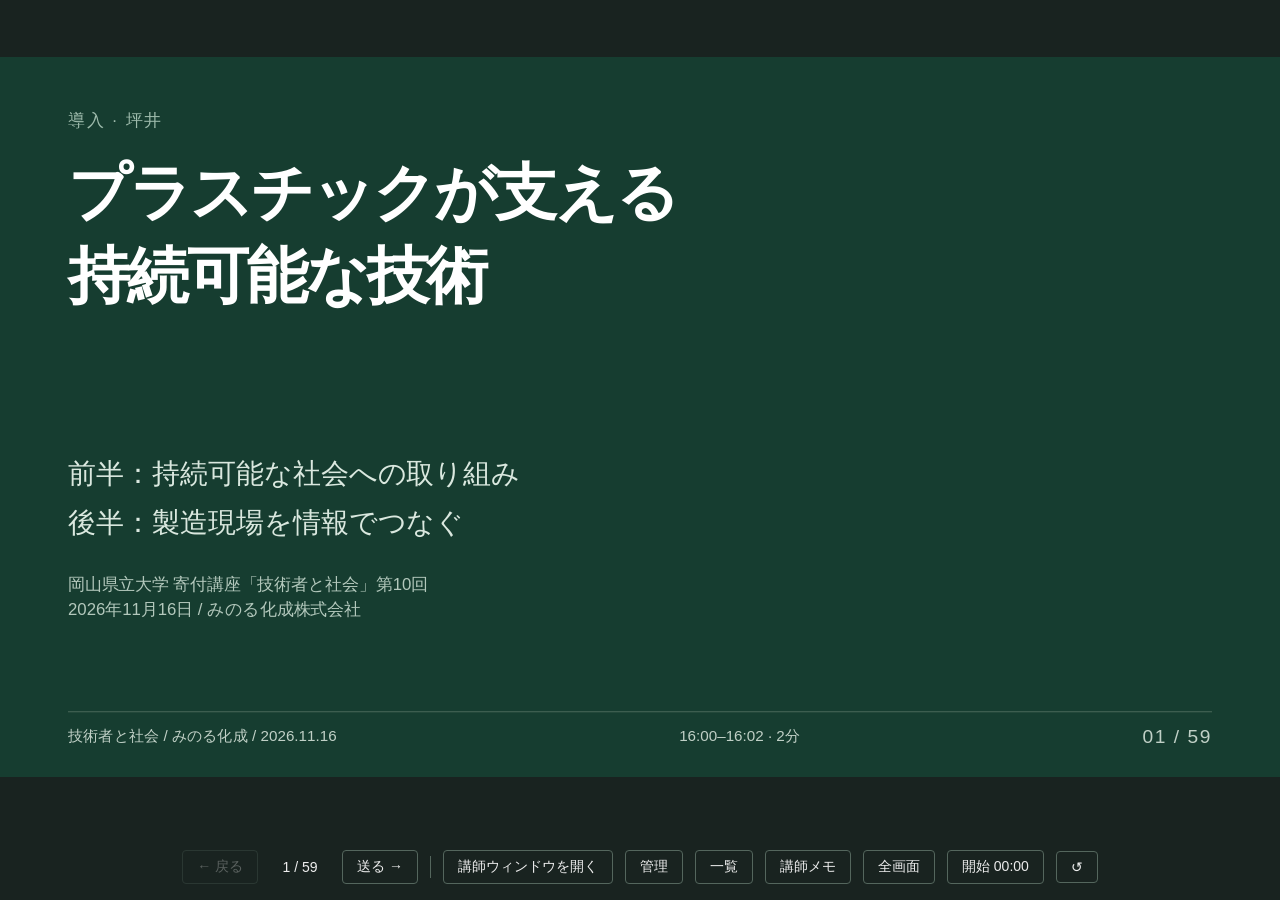
==== system/web/public/index.html @ 94263028 "Rewrite second half of lecture #10 for general audience and add lecture web app - Rewrite the IoT/AI" ====
<!doctype html>
<html lang="ja">
<head><meta charset="utf-8"><meta name="viewport" content="width=device-width,initial-scale=1"><title>技術者と社会｜みのる化成</title><link rel="stylesheet" href="style.css"><link rel="stylesheet" href="audience.css"></head>
<body>
<main id="stage" aria-label="講義スライド"><article id="slide" class="slide" aria-live="polite"></article></main>
<nav class="controls" aria-label="講義の操作"><button id="prev" aria-label="前のスライド">← 戻る</button><span id="counter"></span><button id="next" aria-label="次のスライド">送る →</button><span class="divider"></span><button id="presenter">講師ウィンドウを開く</button><a class="admin-link" href="admin.html" target="_blank" rel="noopener">管理</a><button id="overview">一覧</button><button id="notes">講師メモ</button><button id="fullscreen">全画面</button><button id="timer" title="クリックで開始・一時停止">開始 00:00</button><button id="reset" title="経過時間をリセット">↺</button></nav>
<dialog id="menu"><header><h2>講義の流れ <small>90分</small></h2><button data-close>閉じる</button></header><div id="slide-list"></div></dialog>
<dialog id="note-panel"><header><h2>講師メモ・出典</h2><button data-close>閉じる</button></header><div id="note-body"></div></dialog>
<script src="slides.js"></script><script src="app.js"></script>
</body></html>
---- system/web/public/style.css ----
:root{color-scheme:dark;font-family:"Yu Gothic","Meiryo",sans-serif}*{box-sizing:border-box}body{margin:0;background:#192320;color:#183c31;overflow:hidden}button{font:inherit;cursor:pointer}button:focus-visible{outline:3px solid #d5a24b;outline-offset:3px}#stage{height:calc(100dvh - 66px);display:flex;align-items:center;justify-content:center;overflow:hidden}.slide{position:relative;width:1600px;height:900px;flex-shrink:0;background:#f5f3eb;padding:65px 85px;transform-origin:center;overflow:hidden;color:#193a30}.eyebrow{font-size:21px;letter-spacing:.12em;color:#557064;margin:0 0 25px}.slide h1{font-size:69px;line-height:1.35;letter-spacing:-.035em;margin:0 0 30px;max-width:1300px}.slide h2{font-size:55px;line-height:1.35;letter-spacing:-.025em;margin:0 0 35px}.slide .lead{font-size:35px;line-height:1.75;max-width:1150px;margin:15px 0 30px}.slide .body{font-size:31px;line-height:1.75}.slide ul{padding:0;list-style:none;margin:0}.slide li{margin:0 0 21px;padding-left:25px;border-left:4px solid #a7b9a5}.slide strong{color:#17825b}.content{display:flex;gap:60px;align-items:center;height:570px}.copy{flex:1;min-width:0}.visual{width:690px;height:540px;display:flex;align-items:center;justify-content:center;margin:0}.visual img{max-width:100%;max-height:100%;object-fit:contain}.visual figcaption{display:none}.slide.photo .content{height:585px}.slide.photo .copy{max-width:610px}.slide.photo h2{font-size:49px;max-width:1250px}.slide.photo .body{font-size:30px}.slide.wide .content{display:block;height:auto}.slide.wide .visual{width:100%;height:430px; margin-top:20px}.slide.wide .lead{font-size:30px;margin:0}.slide.wide h2{margin-bottom:20px}.slide.wide .body{display:none}.slide.dark{background:#163d30;color:#fff}.slide.dark .eyebrow{color:#9ebbac}.slide.dark strong{color:#d7d9ad}.slide.dark .lead{color:#dae8df}.slide.dark .content{height:490px}.slide.dark h1{font-size:77px;max-width:1280px}.slide .statement{font-size:65px;line-height:1.6;font-weight:700;max-width:1250px;margin-top:35px}.slide .statement strong{display:block}.slide .caption{font-size:21px;color:#5d6e64;margin-top:20px;line-height:1.5}.slide.dark .caption{color:#b3c8bc}.footer{position:absolute;left:85px;right:85px;bottom:37px;display:flex;justify-content:space-between;align-items:center;border-top:1px solid #c5cec1;padding-top:16px;font-size:19px;color:#617065}.dark .footer{border-color:#557264;color:#c0d0c6}.footer .page{font-size:24px;letter-spacing:.08em}.timeline{width:100%;border-collapse:collapse;font-size:30px}.timeline th,.timeline td{text-align:left;padding:20px 10px;border-bottom:1px solid #c5cec1}.timeline th{font-size:24px;color:#60756a}.timeline td:first-child{width:250px;color:#17825b;font-weight:700}.timeline td:last-child{width:180px}.controls{height:66px;display:flex;gap:12px;align-items:center;justify-content:center;color:#eee;background:#192320;padding:8px 12px}.controls button{border:1px solid #54665d;background:transparent;color:#eee;border-radius:4px;padding:7px 14px;font-size:14px}.controls button:hover{background:#385044}.controls button:disabled{opacity:.3;cursor:default}#counter{font-size:14px;min-width:60px;text-align:center}.divider{width:1px;height:22px;background:#54665d}dialog{color:#183c31;background:#f5f3eb;border:0;border-radius:8px;width:min(1100px,95vw);max-height:88dvh;padding:30px}dialog::backdrop{background:#0009}dialog header{display:flex;justify-content:space-between;align-items:center;gap:20px;border-bottom:1px solid #aaa;padding-bottom:15px;margin-bottom:20px}dialog h2{margin:0;font-size:25px}dialog small{font-size:16px;font-weight:400}dialog button{border:1px solid #91a599;border-radius:4px;background:transparent;color:#183c31;padding:8px 15px}#slide-list{display:grid;grid-template-columns:1fr 1fr;gap:10px}#slide-list button{text-align:left;padding:14px 16px;line-height:1.5}#slide-list button.current{background:#dbe8dc}#slide-list span{display:block;font-size:12px;color:#607568}#note-body{font-size:18px;line-height:1.85}#note-body a{color:#166644;overflow-wrap:anywhere}#note-body h3{font-size:21px}#note-body ul{padding-left:24px}#note-body .schedule{background:#e3e8da;padding:12px 18px}#timer.running{color:#c8dda8;border-color:#c8dda8}@media(max-width:650px){.controls{gap:5px;flex-wrap:wrap;height:100px;padding:5px}.controls button{font-size:12px;padding:6px 9px}#stage{height:calc(100dvh - 100px)}#slide-list{grid-template-columns:1fr}}@media print{@page{size:landscape;margin:0}body{overflow:visible;background:white}.controls,dialog{display:none!important}#stage{display:block;height:auto}.slide{width:297mm;height:167mm;transform:none!important;padding:12mm 16mm;page-break-after:always;break-after:page}.slide h1{font-size:38pt}.slide h2{font-size:30pt}.eyebrow{font-size:12pt;margin-bottom:5mm}.slide .lead{font-size:18pt}.slide .body,.slide.photo .body{font-size:16pt}.content,.slide.photo .content{height:110mm;gap:12mm}.visual{width:128mm;height:100mm}.slide.dark .content{height:90mm}.slide.dark h1{font-size:40pt}.slide .statement{font-size:35pt}.footer{left:16mm;right:16mm;bottom:6mm;font-size:10pt}.footer .page{font-size:12pt}.slide .caption{font-size:11pt}.timeline{font-size:16pt}.timeline th{font-size:13pt}.timeline td,.timeline th{padding:4mm 2mm}.slide.wide .visual{height:80mm}.slide.wide .lead{font-size:16pt}.slide.photo h2{font-size:28pt}}
.slide li.dim{opacity:.22}.slide li.focus{font-weight:700;color:#17825b;border-left-color:#17825b;border-left-width:8px;font-size:1.12em}.slide.dark li.focus{color:#d7d9ad}
---- system/web/public/audience.css ----
body.presenting #stage{height:100dvh}
body.presenting .controls{display:none}
.visual img{width:100%;height:100%;object-fit:contain}
.admin-link{color:#eee;text-decoration:none;border:1px solid #54665d;border-radius:4px;padding:7px 14px;font-size:14px}
.admin-link:hover{background:#385044}
@media print{body.presenting #stage{height:auto}}
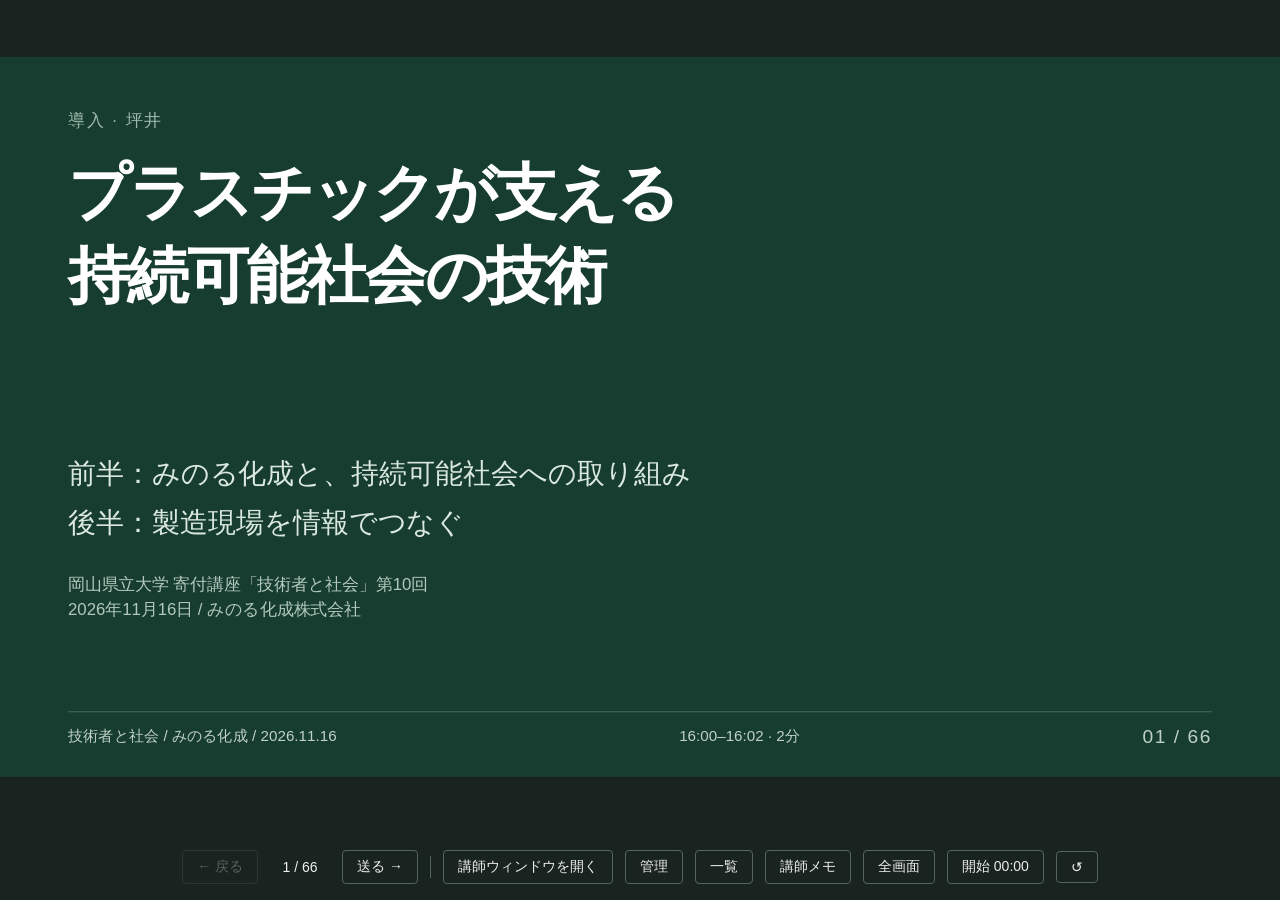
==== commit 440e613f: "Fix stale cache: version asset URLs and serve with no-cache Co-Authored-By: Claude Sonnet 5.5 <norep" ====
--- a/system/web/public/index.html
+++ b/system/web/public/index.html
@@ -1,10 +1,10 @@
 <!doctype html>
 <html lang="ja">
-<head><meta charset="utf-8"><meta name="viewport" content="width=device-width,initial-scale=1"><title>技術者と社会｜みのる化成</title><link rel="stylesheet" href="style.css"><link rel="stylesheet" href="audience.css"></head>
+<head><meta charset="utf-8"><meta name="viewport" content="width=device-width,initial-scale=1"><title>技術者と社会｜みのる化成</title><link rel="stylesheet" href="style.css?v=20261015a"><link rel="stylesheet" href="audience.css?v=20261015a"></head>
 <body>
 <main id="stage" aria-label="講義スライド"><article id="slide" class="slide" aria-live="polite"></article></main>
 <nav class="controls" aria-label="講義の操作"><button id="prev" aria-label="前のスライド">← 戻る</button><span id="counter"></span><button id="next" aria-label="次のスライド">送る →</button><span class="divider"></span><button id="presenter">講師ウィンドウを開く</button><a class="admin-link" href="admin.html" target="_blank" rel="noopener">管理</a><button id="overview">一覧</button><button id="notes">講師メモ</button><button id="fullscreen">全画面</button><button id="timer" title="クリックで開始・一時停止">開始 00:00</button><button id="reset" title="経過時間をリセット">↺</button></nav>
 <dialog id="menu"><header><h2>講義の流れ <small>90分</small></h2><button data-close>閉じる</button></header><div id="slide-list"></div></dialog>
 <dialog id="note-panel"><header><h2>講師メモ・出典</h2><button data-close>閉じる</button></header><div id="note-body"></div></dialog>
-<script src="slides.js"></script><script src="app.js"></script>
+<script src="slides.js?v=20261015a"></script><script src="app.js?v=20261015a"></script>
 </body></html>
--- a/system/web/public/style.css
+++ b/system/web/public/style.css
@@ -1,2 +1,13 @@
 :root{color-scheme:dark;font-family:"Yu Gothic","Meiryo",sans-serif}*{box-sizing:border-box}body{margin:0;background:#192320;color:#183c31;overflow:hidden}button{font:inherit;cursor:pointer}button:focus-visible{outline:3px solid #d5a24b;outline-offset:3px}#stage{height:calc(100dvh - 66px);display:flex;align-items:center;justify-content:center;overflow:hidden}.slide{position:relative;width:1600px;height:900px;flex-shrink:0;background:#f5f3eb;padding:65px 85px;transform-origin:center;overflow:hidden;color:#193a30}.eyebrow{font-size:21px;letter-spacing:.12em;color:#557064;margin:0 0 25px}.slide h1{font-size:69px;line-height:1.35;letter-spacing:-.035em;margin:0 0 30px;max-width:1300px}.slide h2{font-size:55px;line-height:1.35;letter-spacing:-.025em;margin:0 0 35px}.slide .lead{font-size:35px;line-height:1.75;max-width:1150px;margin:15px 0 30px}.slide .body{font-size:31px;line-height:1.75}.slide ul{padding:0;list-style:none;margin:0}.slide li{margin:0 0 21px;padding-left:25px;border-left:4px solid #a7b9a5}.slide strong{color:#17825b}.content{display:flex;gap:60px;align-items:center;height:570px}.copy{flex:1;min-width:0}.visual{width:690px;height:540px;display:flex;align-items:center;justify-content:center;margin:0}.visual img{max-width:100%;max-height:100%;object-fit:contain}.visual figcaption{display:none}.slide.photo .content{height:585px}.slide.photo .copy{max-width:610px}.slide.photo h2{font-size:49px;max-width:1250px}.slide.photo .body{font-size:30px}.slide.wide .content{display:block;height:auto}.slide.wide .visual{width:100%;height:430px; margin-top:20px}.slide.wide .lead{font-size:30px;margin:0}.slide.wide h2{margin-bottom:20px}.slide.wide .body{display:none}.slide.dark{background:#163d30;color:#fff}.slide.dark .eyebrow{color:#9ebbac}.slide.dark strong{color:#d7d9ad}.slide.dark .lead{color:#dae8df}.slide.dark .content{height:490px}.slide.dark h1{font-size:77px;max-width:1280px}.slide .statement{font-size:65px;line-height:1.6;font-weight:700;max-width:1250px;margin-top:35px}.slide .statement strong{display:block}.slide .caption{font-size:21px;color:#5d6e64;margin-top:20px;line-height:1.5}.slide.dark .caption{color:#b3c8bc}.footer{position:absolute;left:85px;right:85px;bottom:37px;display:flex;justify-content:space-between;align-items:center;border-top:1px solid #c5cec1;padding-top:16px;font-size:19px;color:#617065}.dark .footer{border-color:#557264;color:#c0d0c6}.footer .page{font-size:24px;letter-spacing:.08em}.timeline{width:100%;border-collapse:collapse;font-size:30px}.timeline th,.timeline td{text-align:left;padding:20px 10px;border-bottom:1px solid #c5cec1}.timeline th{font-size:24px;color:#60756a}.timeline td:first-child{width:250px;color:#17825b;font-weight:700}.timeline td:last-child{width:180px}.controls{height:66px;display:flex;gap:12px;align-items:center;justify-content:center;color:#eee;background:#192320;padding:8px 12px}.controls button{border:1px solid #54665d;background:transparent;color:#eee;border-radius:4px;padding:7px 14px;font-size:14px}.controls button:hover{background:#385044}.controls button:disabled{opacity:.3;cursor:default}#counter{font-size:14px;min-width:60px;text-align:center}.divider{width:1px;height:22px;background:#54665d}dialog{color:#183c31;background:#f5f3eb;border:0;border-radius:8px;width:min(1100px,95vw);max-height:88dvh;padding:30px}dialog::backdrop{background:#0009}dialog header{display:flex;justify-content:space-between;align-items:center;gap:20px;border-bottom:1px solid #aaa;padding-bottom:15px;margin-bottom:20px}dialog h2{margin:0;font-size:25px}dialog small{font-size:16px;font-weight:400}dialog button{border:1px solid #91a599;border-radius:4px;background:transparent;color:#183c31;padding:8px 15px}#slide-list{display:grid;grid-template-columns:1fr 1fr;gap:10px}#slide-list button{text-align:left;padding:14px 16px;line-height:1.5}#slide-list button.current{background:#dbe8dc}#slide-list span{display:block;font-size:12px;color:#607568}#note-body{font-size:18px;line-height:1.85}#note-body a{color:#166644;overflow-wrap:anywhere}#note-body h3{font-size:21px}#note-body ul{padding-left:24px}#note-body .schedule{background:#e3e8da;padding:12px 18px}#timer.running{color:#c8dda8;border-color:#c8dda8}@media(max-width:650px){.controls{gap:5px;flex-wrap:wrap;height:100px;padding:5px}.controls button{font-size:12px;padding:6px 9px}#stage{height:calc(100dvh - 100px)}#slide-list{grid-template-columns:1fr}}@media print{@page{size:landscape;margin:0}body{overflow:visible;background:white}.controls,dialog{display:none!important}#stage{display:block;height:auto}.slide{width:297mm;height:167mm;transform:none!important;padding:12mm 16mm;page-break-after:always;break-after:page}.slide h1{font-size:38pt}.slide h2{font-size:30pt}.eyebrow{font-size:12pt;margin-bottom:5mm}.slide .lead{font-size:18pt}.slide .body,.slide.photo .body{font-size:16pt}.content,.slide.photo .content{height:110mm;gap:12mm}.visual{width:128mm;height:100mm}.slide.dark .content{height:90mm}.slide.dark h1{font-size:40pt}.slide .statement{font-size:35pt}.footer{left:16mm;right:16mm;bottom:6mm;font-size:10pt}.footer .page{font-size:12pt}.slide .caption{font-size:11pt}.timeline{font-size:16pt}.timeline th{font-size:13pt}.timeline td,.timeline th{padding:4mm 2mm}.slide.wide .visual{height:80mm}.slide.wide .lead{font-size:16pt}.slide.photo h2{font-size:28pt}}
 .slide li.dim{opacity:.22}.slide li.focus{font-weight:700;color:#17825b;border-left-color:#17825b;border-left-width:8px;font-size:1.12em}.slide.dark li.focus{color:#d7d9ad}
+
+.slide .art{flex:1.15;min-width:0;display:flex;align-items:center;justify-content:center}.slide.art-slide .copy{max-width:520px;flex:.8}.slide.art-slide .body{font-size:28px}.slide.art-slide .lead{font-size:31px}
+.slide.full .content{height:600px;gap:40px}.slide.full .copy{flex:0 0 430px}.slide.full .body{font-size:28px}.slide.full .lead{font-size:30px}.slide.full .visual{width:auto;flex:1;height:600px}.slide.full h2{font-size:49px;margin-bottom:20px}
+.slide .bare{display:flex;height:640px;align-items:center;justify-content:center}.slide .bare .visual{width:100%;height:640px}.slide .bare .gallery{width:100%}
+.slide.bare-slide h2{font-size:46px;margin-bottom:12px}
+.slide .gallery{display:flex;gap:30px;justify-content:center;align-items:flex-start;flex:1}.slide .gallery figure{margin:0;text-align:center;flex:1;min-width:0}.slide .gallery img{width:100%;max-height:480px;object-fit:contain;border-radius:8px}.slide .gallery figcaption{display:block;font-size:26px;margin-top:10px;color:#3d5a4d}
+.slide.sdgs .content{height:600px}.slide.sdgs .copy{flex:0 0 560px}.slide .sdg-row{display:flex;gap:30px;align-items:center;justify-content:center}.slide .sdg-row img{width:230px;height:230px;border-radius:6px;box-shadow:0 4px 14px #0003}
+.slide .flow11{width:100%;font-size:24px}.slide .flow11 .row{display:flex;gap:10px;align-items:stretch}.slide .flow11 .bar{display:flex;height:150px;border-radius:10px;overflow:hidden;margin:6px 0 4px;box-shadow:0 2px 8px #0002}.slide .flow11 .bar div{display:flex;flex-direction:column;align-items:center;justify-content:center;color:#fff;font-weight:700;line-height:1.3;text-align:center}
+.slide .tile{background:#fff;border:2px solid #cfd9cc;border-radius:14px;padding:14px 18px;text-align:center;line-height:1.4}.slide .tile b{color:#17825b}.slide .arrow{align-self:center;font-size:40px;color:#17825b}
+.slide .row{display:flex;gap:10px;align-items:stretch}.slide .tile{font-size:24px}.slide .sdgs .tile,.slide.sdgs .tile{font-size:23px}.slide .tile span[style*="font-size:5"],.slide .tile span[style*="font-size:6"]{line-height:1.2}
+.slide.full .content{height:560px}.slide.full .visual{height:560px}.slide .bare{height:595px}.slide .bare .visual{height:595px}.slide.sdgs .copy{flex:0 0 520px}
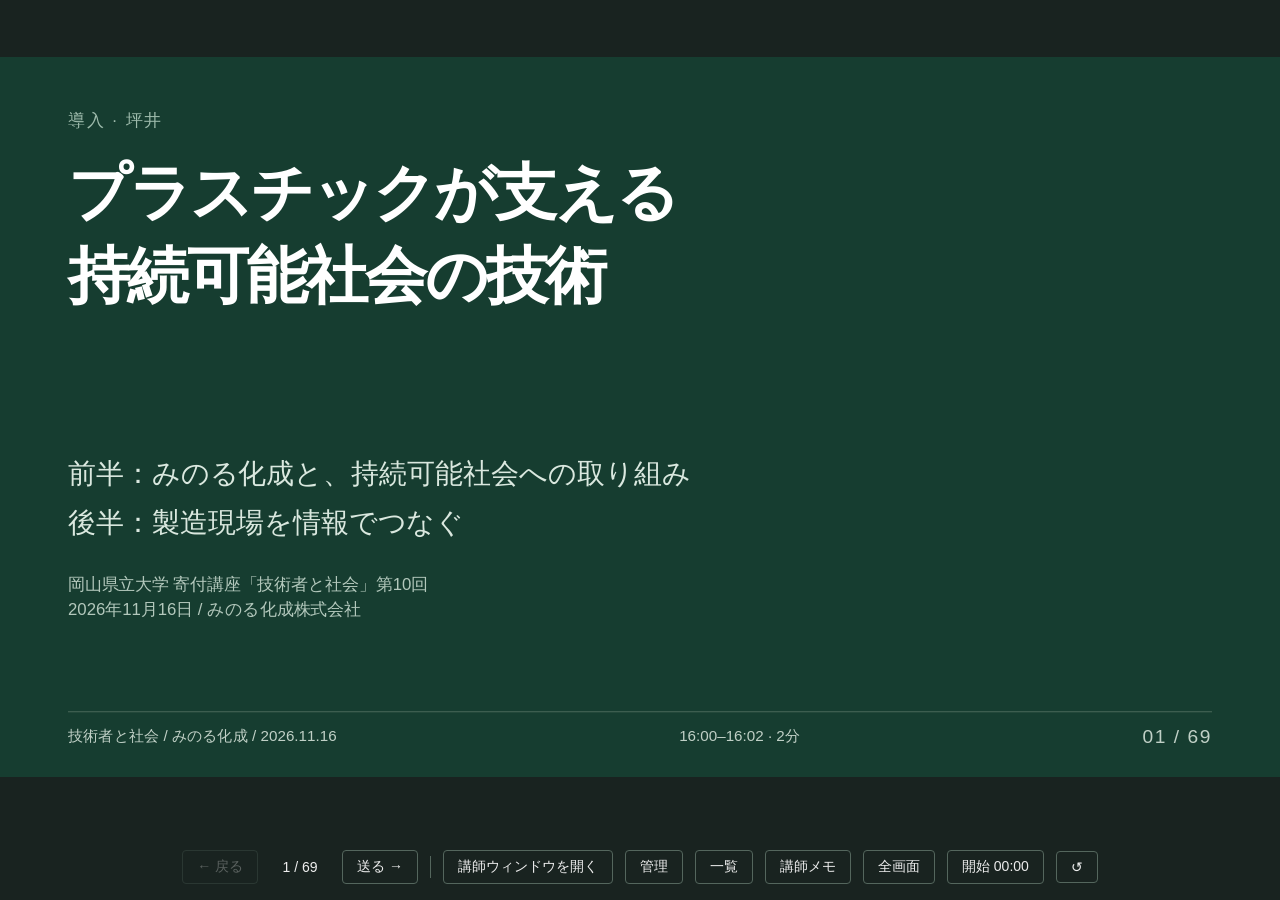
==== commit 2e0781ae: "Show products individually large; SDG goal cards (69 pages) Co-Authored-By: Claude Sonnet 5.5 <norep" ====
--- a/system/web/public/index.html
+++ b/system/web/public/index.html
@@ -1,10 +1,10 @@
 <!doctype html>
 <html lang="ja">
-<head><meta charset="utf-8"><meta name="viewport" content="width=device-width,initial-scale=1"><title>技術者と社会｜みのる化成</title><link rel="stylesheet" href="style.css?v=20261015a"><link rel="stylesheet" href="audience.css?v=20261015a"></head>
+<head><meta charset="utf-8"><meta name="viewport" content="width=device-width,initial-scale=1"><title>技術者と社会｜みのる化成</title><link rel="stylesheet" href="style.css?v=20261015d"><link rel="stylesheet" href="audience.css?v=20261015d"></head>
 <body>
 <main id="stage" aria-label="講義スライド"><article id="slide" class="slide" aria-live="polite"></article></main>
 <nav class="controls" aria-label="講義の操作"><button id="prev" aria-label="前のスライド">← 戻る</button><span id="counter"></span><button id="next" aria-label="次のスライド">送る →</button><span class="divider"></span><button id="presenter">講師ウィンドウを開く</button><a class="admin-link" href="admin.html" target="_blank" rel="noopener">管理</a><button id="overview">一覧</button><button id="notes">講師メモ</button><button id="fullscreen">全画面</button><button id="timer" title="クリックで開始・一時停止">開始 00:00</button><button id="reset" title="経過時間をリセット">↺</button></nav>
 <dialog id="menu"><header><h2>講義の流れ <small>90分</small></h2><button data-close>閉じる</button></header><div id="slide-list"></div></dialog>
 <dialog id="note-panel"><header><h2>講師メモ・出典</h2><button data-close>閉じる</button></header><div id="note-body"></div></dialog>
-<script src="slides.js?v=20261015a"></script><script src="app.js?v=20261015a"></script>
+<script src="slides.js?v=20261015d"></script><script src="app.js?v=20261015d"></script>
 </body></html>
--- a/system/web/public/style.css
+++ b/system/web/public/style.css
@@ -11,3 +11,7 @@
 .slide .tile{background:#fff;border:2px solid #cfd9cc;border-radius:14px;padding:14px 18px;text-align:center;line-height:1.4}.slide .tile b{color:#17825b}.slide .arrow{align-self:center;font-size:40px;color:#17825b}
 .slide .row{display:flex;gap:10px;align-items:stretch}.slide .tile{font-size:24px}.slide .sdgs .tile,.slide.sdgs .tile{font-size:23px}.slide .tile span[style*="font-size:5"],.slide .tile span[style*="font-size:6"]{line-height:1.2}
 .slide.full .content{height:560px}.slide.full .visual{height:560px}.slide .bare{height:595px}.slide .bare .visual{height:595px}.slide.sdgs .copy{flex:0 0 520px}
+.slide .bare .gallery img{max-height:500px}.slide .gallery figcaption{font-size:30px;font-weight:700}
+.slide .cardwrap{width:100%}.slide .cardwrap .lead{font-size:30px;margin:0 0 18px}.slide .cards{display:flex;gap:30px}
+.slide .sdgcard{flex:1;min-width:0;background:#fff;border:2px solid #d5ddd1;border-top:12px solid;border-radius:16px;padding:26px 28px;display:flex;flex-direction:column;align-items:center;gap:18px;box-shadow:0 4px 14px #0002;height:480px}
+.slide .sdgcard img{width:200px;height:200px;border-radius:6px;flex:none}.slide .sdgcard h3{margin:0 0 10px;font-size:32px;text-align:center}.slide .sdgcard ul{font-size:27px;line-height:1.5}.slide .sdgcard li{margin:0 0 8px;padding-left:16px}
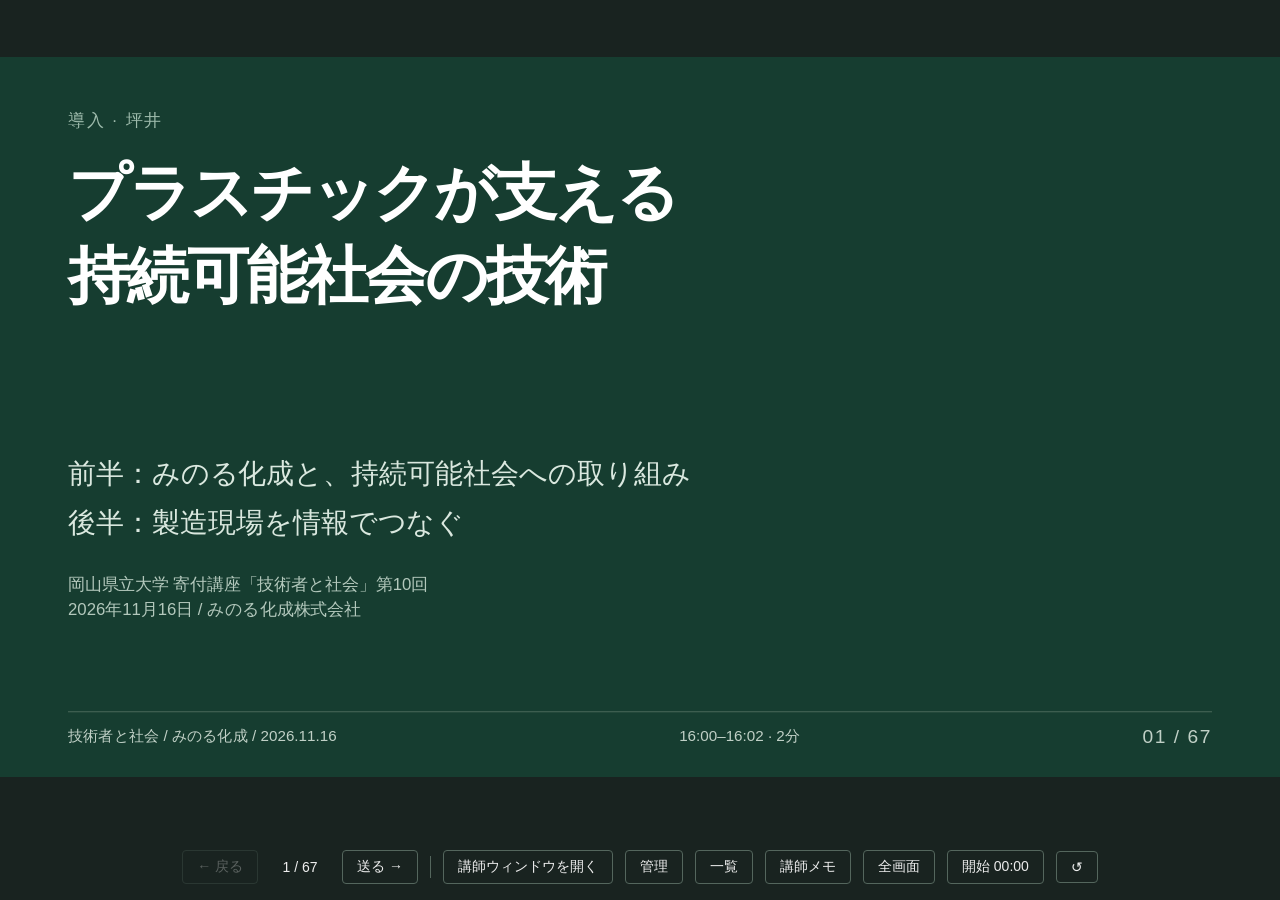
==== commit b4add105: "Apply lecturer's script edits: merge stadium slides, drop issues slide, overlay image TODOs - Align " ====
--- a/system/web/public/index.html
+++ b/system/web/public/index.html
@@ -1,10 +1,10 @@
 <!doctype html>
 <html lang="ja">
-<head><meta charset="utf-8"><meta name="viewport" content="width=device-width,initial-scale=1"><title>技術者と社会｜みのる化成</title><link rel="stylesheet" href="style.css?v=20261015d"><link rel="stylesheet" href="audience.css?v=20261015d"></head>
+<head><meta charset="utf-8"><meta name="viewport" content="width=device-width,initial-scale=1"><title>技術者と社会｜みのる化成</title><link rel="stylesheet" href="style.css?v=20261027a"><link rel="stylesheet" href="audience.css?v=20261027a"></head>
 <body>
 <main id="stage" aria-label="講義スライド"><article id="slide" class="slide" aria-live="polite"></article></main>
 <nav class="controls" aria-label="講義の操作"><button id="prev" aria-label="前のスライド">← 戻る</button><span id="counter"></span><button id="next" aria-label="次のスライド">送る →</button><span class="divider"></span><button id="presenter">講師ウィンドウを開く</button><a class="admin-link" href="admin.html" target="_blank" rel="noopener">管理</a><button id="overview">一覧</button><button id="notes">講師メモ</button><button id="fullscreen">全画面</button><button id="timer" title="クリックで開始・一時停止">開始 00:00</button><button id="reset" title="経過時間をリセット">↺</button></nav>
 <dialog id="menu"><header><h2>講義の流れ <small>90分</small></h2><button data-close>閉じる</button></header><div id="slide-list"></div></dialog>
 <dialog id="note-panel"><header><h2>講師メモ・出典</h2><button data-close>閉じる</button></header><div id="note-body"></div></dialog>
-<script src="slides.js?v=20261015d"></script><script src="app.js?v=20261015d"></script>
+<script src="slides.js?v=20261027a"></script><script src="app.js?v=20261027a"></script>
 </body></html>
--- a/system/web/public/style.css
+++ b/system/web/public/style.css
@@ -15,3 +15,5 @@
 .slide .cardwrap{width:100%}.slide .cardwrap .lead{font-size:30px;margin:0 0 18px}.slide .cards{display:flex;gap:30px}
 .slide .sdgcard{flex:1;min-width:0;background:#fff;border:2px solid #d5ddd1;border-top:12px solid;border-radius:16px;padding:26px 28px;display:flex;flex-direction:column;align-items:center;gap:18px;box-shadow:0 4px 14px #0002;height:480px}
 .slide .sdgcard img{width:200px;height:200px;border-radius:6px;flex:none}.slide .sdgcard h3{margin:0 0 10px;font-size:32px;text-align:center}.slide .sdgcard ul{font-size:27px;line-height:1.5}.slide .sdgcard li{margin:0 0 8px;padding-left:16px}
+.slide .gallery figure{position:relative}.slide .todo-note{position:absolute;left:8px;right:8px;top:8px;background:rgba(214,40,40,.9);color:#fff;font-size:22px;font-weight:700;line-height:1.35;padding:6px 10px;border-radius:6px;text-align:left}
+.slide .gallery.hero-top{flex-wrap:wrap;gap:16px 20px;align-items:flex-start}.slide .gallery.hero-top figure{flex:1 1 28%}.slide .gallery.hero-top figure:first-child{flex:0 0 100%;display:flex;flex-direction:column;align-items:center}.slide .gallery.hero-top figure:first-child img{width:auto;max-width:1000px;max-height:205px}.slide .gallery.hero-top figure:not(:first-child) img{max-height:290px}.slide .gallery.hero-top figcaption{margin-top:4px;font-size:26px}
